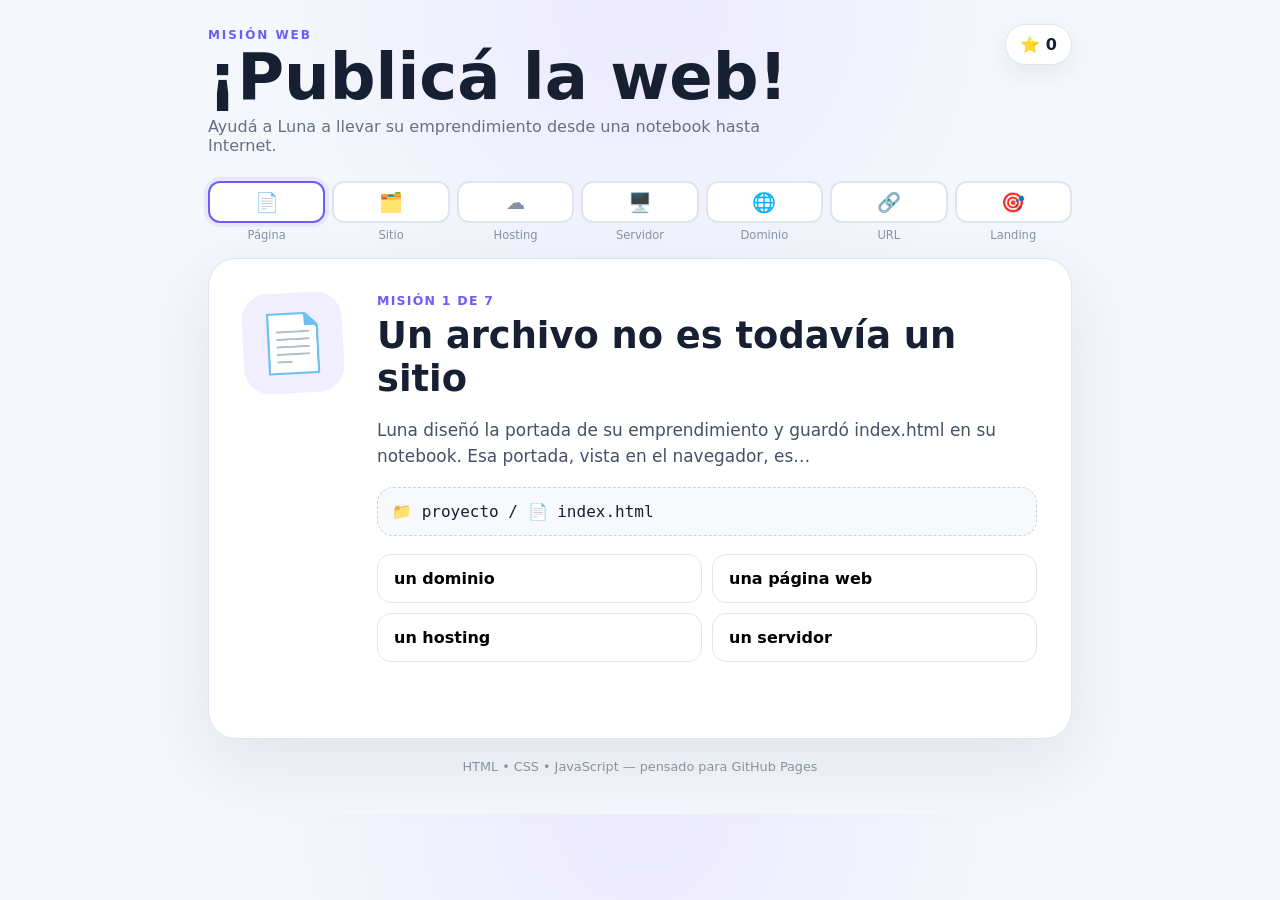
==== juego/v0.1-original/index.html @ 7c47963a "Curso HTML Mod0 y 1 ¨rimeros pasos del curso, utilizando chatGPT, Codex y CapCut" ====
<!doctype html>
<html lang="es">
<head>
  <meta charset="utf-8">
  <meta name="viewport" content="width=device-width,initial-scale=1">
  <title>¡Publicá la web!</title>
  <link rel="stylesheet" href="style.css">
</head>
<body>
<main class="app">
  <header>
    <div>
      <span class="eyebrow">MISIÓN WEB</span>
      <h1>¡Publicá la web!</h1>
      <p class="subtitle">Ayudá a Luna a llevar su emprendimiento desde una notebook hasta Internet.</p>
    </div>
    <div class="score">⭐ <span id="score">0</span></div>
  </header>

  <section id="map" class="map" aria-label="Mapa de progreso"></section>

  <section class="game-card">
    <div id="sceneIcon" class="scene-icon">💻</div>
    <div class="scene">
      <div class="step" id="step"></div>
      <h2 id="title"></h2>
      <p id="story"></p>
      <div id="visual" class="visual"></div>
      <div id="options" class="options"></div>
      <div id="feedback" class="feedback" aria-live="polite"></div>
      <button id="next" class="next hidden">Continuar →</button>
    </div>
  </section>

  <footer>HTML • CSS • JavaScript — pensado para GitHub Pages</footer>
</main>
<script src="game.js"></script>
</body>
</html>
---- juego/v0.1-original/style.css ----
:root{--ink:#172033;--muted:#667085;--paper:#fff;--bg:#f4f7fb;--accent:#6d5dfc;--accent2:#00a884;--bad:#c43d4b;--line:#dfe5ef}
*{box-sizing:border-box} body{margin:0;font-family:system-ui,-apple-system,Segoe UI,Roboto,sans-serif;background:radial-gradient(circle at top,#ece9ff 0,#f4f7fb 35%);color:var(--ink)}
.app{max-width:900px;margin:auto;padding:24px 18px 40px} header{display:flex;justify-content:space-between;gap:18px;align-items:flex-start}
.eyebrow{font-size:.75rem;font-weight:800;letter-spacing:.16em;color:var(--accent)} h1{font-size:clamp(2rem,7vw,4rem);line-height:.95;margin:.25rem 0 .6rem}
.subtitle{color:var(--muted);max-width:580px;margin:0}.score{background:#fff;border:1px solid var(--line);border-radius:999px;padding:10px 14px;font-weight:800;box-shadow:0 8px 24px #27304a12}
.map{display:grid;grid-template-columns:repeat(7,1fr);gap:7px;margin:26px 0 16px}.node{text-align:center;color:#8791a5;font-size:.72rem}.node .dot{height:42px;border-radius:12px;background:#fff;border:2px solid var(--line);display:grid;place-items:center;font-size:1.2rem;margin-bottom:5px}.node.done .dot{border-color:var(--accent2);background:#e8fff8}.node.active .dot{border-color:var(--accent);box-shadow:0 0 0 4px #6d5dfc18}
.game-card{background:var(--paper);border:1px solid var(--line);border-radius:28px;padding:clamp(18px,4vw,34px);box-shadow:0 24px 70px #29324d18;display:grid;grid-template-columns:110px 1fr;gap:24px}
.scene-icon{width:100px;height:100px;border-radius:26px;background:#f0eeff;display:grid;place-items:center;font-size:3.5rem;transform:rotate(-3deg)}
.step{font-size:.78rem;font-weight:800;color:var(--accent);text-transform:uppercase;letter-spacing:.1em}.scene h2{font-size:clamp(1.5rem,4vw,2.3rem);margin:.35rem 0}.scene p{font-size:1.06rem;line-height:1.55;color:#465066}
.visual{margin:18px 0;padding:14px;border-radius:16px;background:#f7f9fc;border:1px dashed #cbd3df;font-family:ui-monospace,SFMono-Regular,Consolas,monospace;overflow-wrap:anywhere}
.options{display:grid;grid-template-columns:1fr 1fr;gap:10px}.option,.next{font:inherit;border:1px solid var(--line);background:#fff;border-radius:14px;padding:14px 16px;cursor:pointer;text-align:left;font-weight:700;transition:.16s}.option:hover{transform:translateY(-2px);border-color:var(--accent)}.option:disabled{cursor:default;transform:none}.option.correct{border-color:var(--accent2);background:#eafff9}.option.wrong{border-color:var(--bad);background:#fff0f1}
.feedback{min-height:28px;margin-top:14px;font-weight:700}.feedback.ok{color:#087c63}.feedback.no{color:var(--bad)}
.next{display:block;margin-top:10px;background:var(--accent);color:white;border:0;text-align:center}.hidden{display:none}
footer{text-align:center;color:#8992a3;font-size:.8rem;margin-top:20px}
.final{text-align:center;padding:15px}.final .big{font-size:4rem}.final h2{font-size:2.2rem}.diagram{display:flex;flex-wrap:wrap;justify-content:center;align-items:center;gap:8px;margin:20px 0}.pill{background:#f4f2ff;border:1px solid #d9d3ff;border-radius:14px;padding:10px 12px;font-weight:800}.arrow{color:#9aa2b1}
@media(max-width:650px){.game-card{grid-template-columns:1fr}.scene-icon{width:72px;height:72px;font-size:2.6rem}.options{grid-template-columns:1fr}.map{overflow-x:auto;grid-template-columns:repeat(7,82px);padding-bottom:5px}.node span:last-child{font-size:.65rem}}
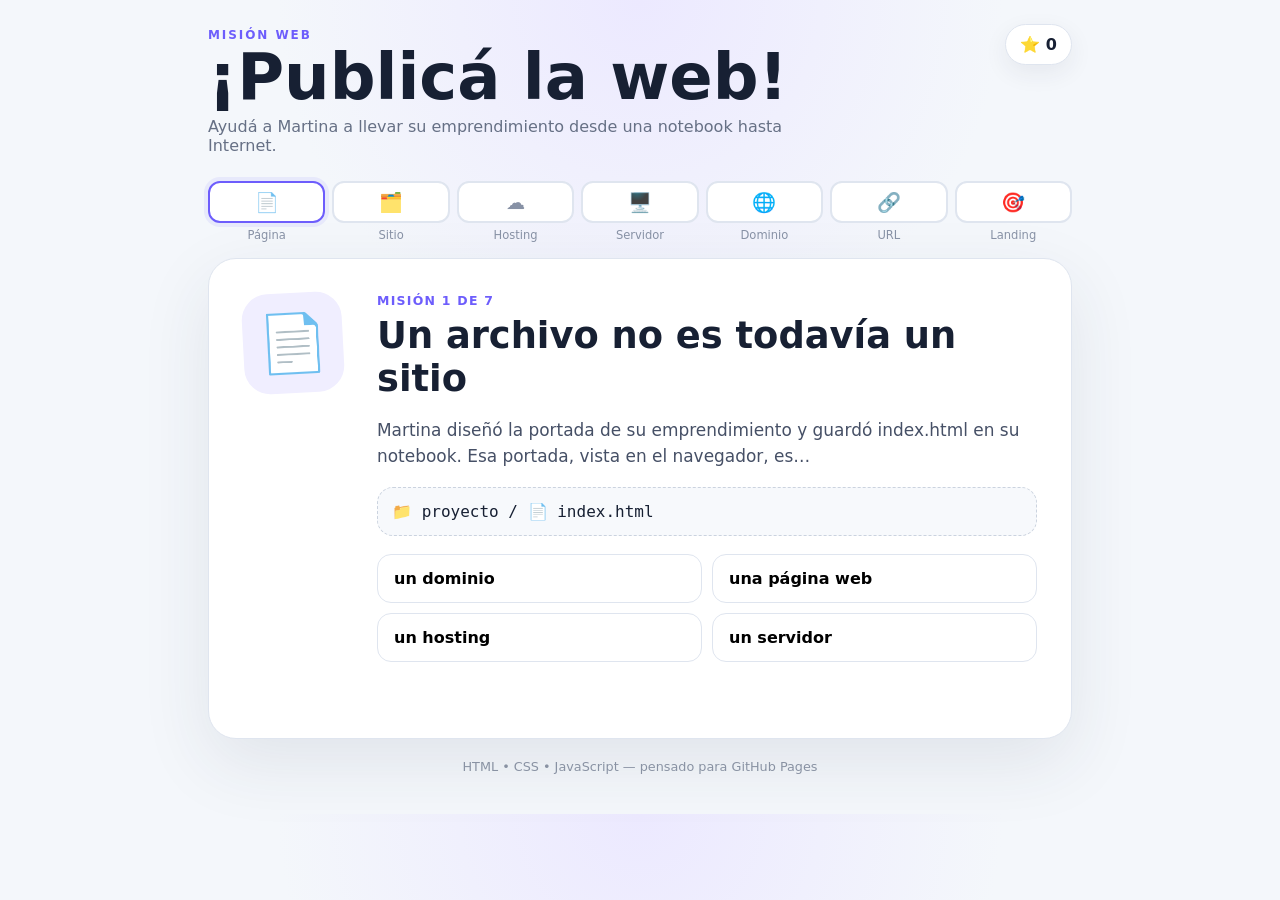
==== commit b55edb9c: "Add integrative web publishing game and final class reflection" ====
--- a/juego/v0.1-original/index.html
+++ b/juego/v0.1-original/index.html
@@ -12,7 +12,7 @@
     <div>
       <span class="eyebrow">MISIÓN WEB</span>
       <h1>¡Publicá la web!</h1>
-      <p class="subtitle">Ayudá a Luna a llevar su emprendimiento desde una notebook hasta Internet.</p>
+      <p class="subtitle">Ayudá a Martina a llevar su emprendimiento desde una notebook hasta Internet.</p>
     </div>
     <div class="score">⭐ <span id="score">0</span></div>
   </header>
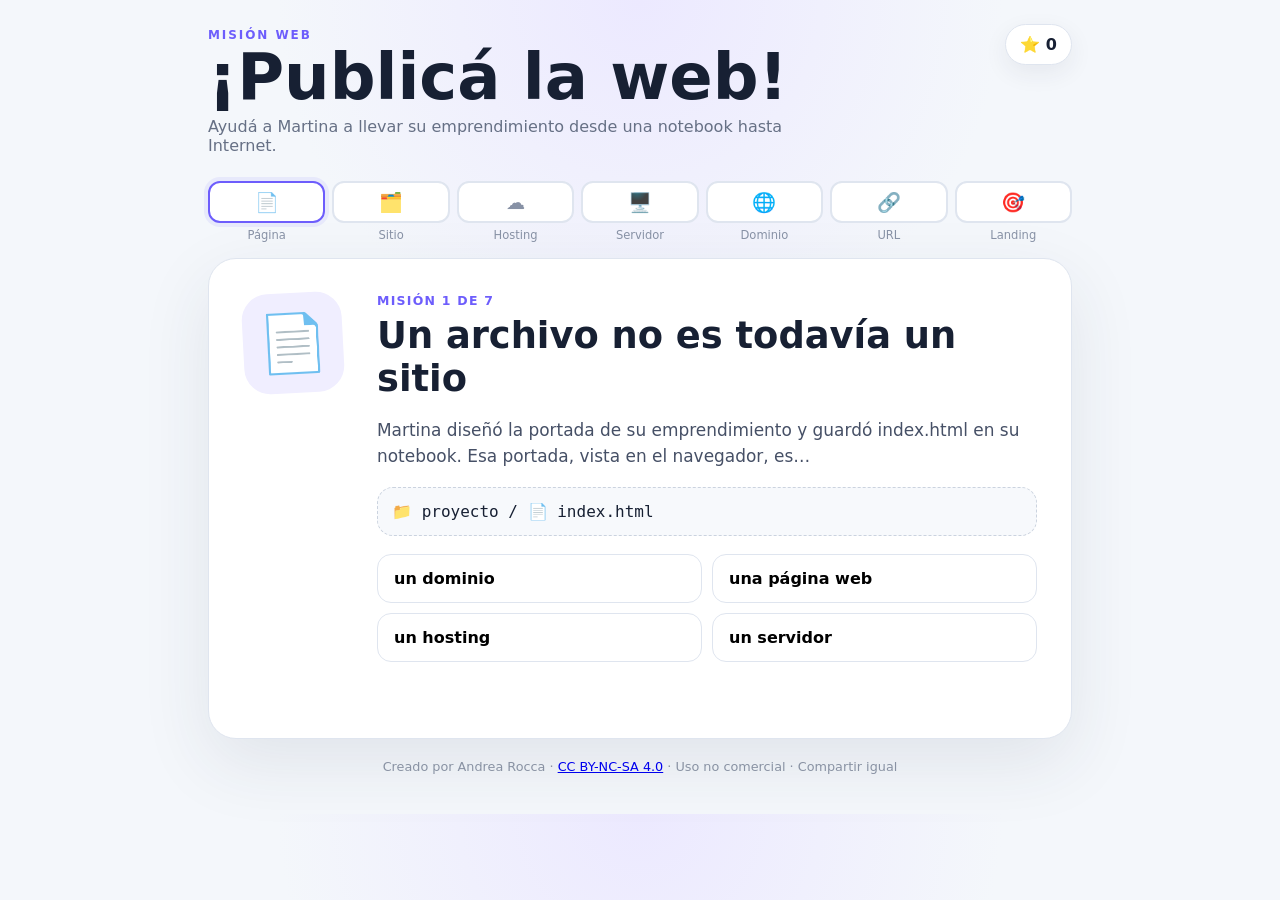
==== commit b655e1c1: "Agregar clase 2, entregas independientes y licencia" ====
--- a/juego/v0.1-original/index.html
+++ b/juego/v0.1-original/index.html
@@ -32,7 +32,7 @@
     </div>
   </section>
 
-  <footer>HTML • CSS • JavaScript — pensado para GitHub Pages</footer>
+  <footer>Creado por Andrea Rocca · <a href="https://creativecommons.org/licenses/by-nc-sa/4.0/deed.es" target="_blank" rel="license noopener noreferrer">CC BY-NC-SA 4.0</a> · Uso no comercial · Compartir igual</footer>
 </main>
 <script src="game.js"></script>
 </body>
